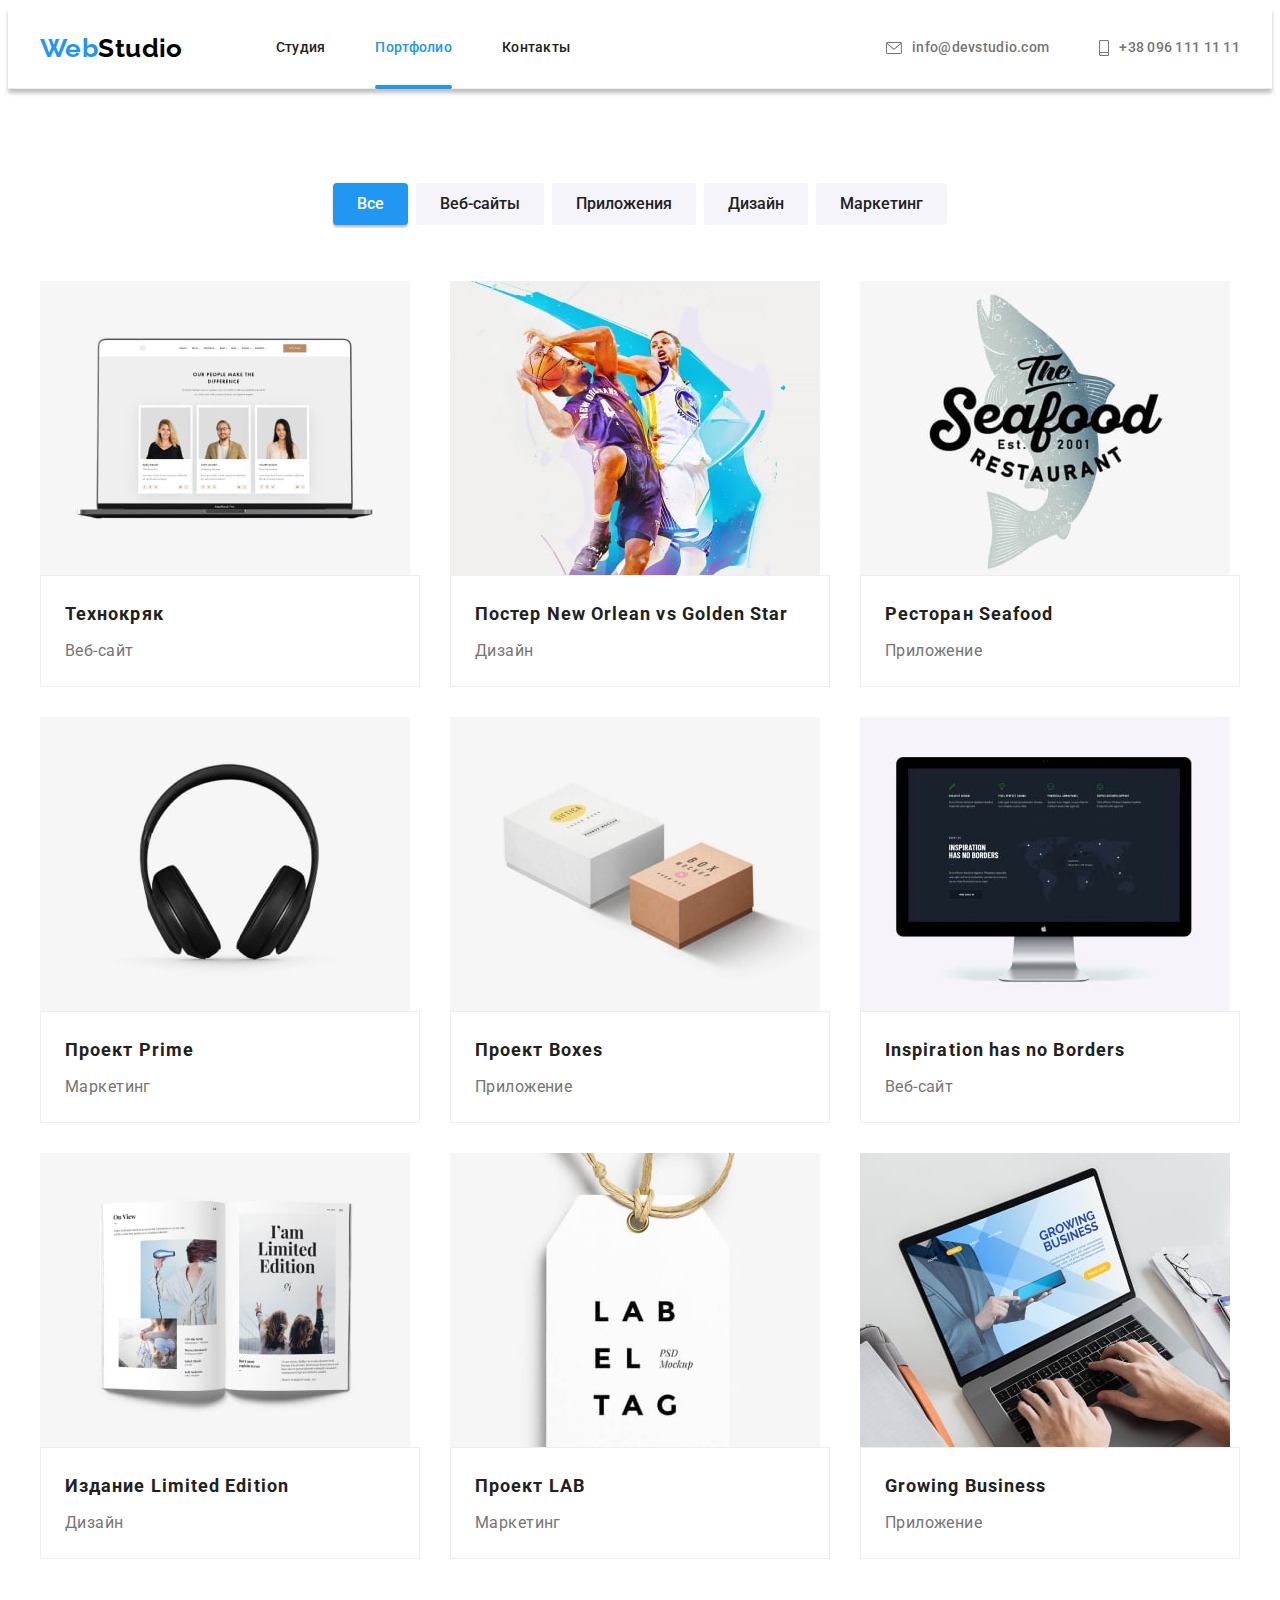
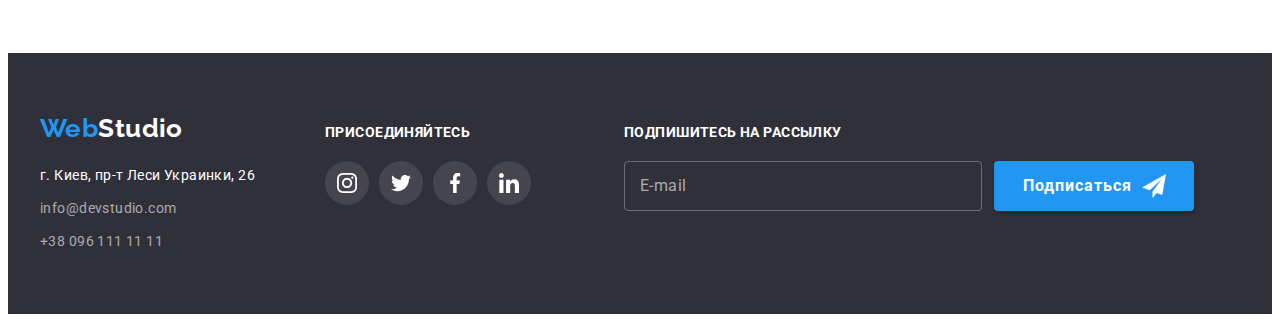
==== portfolio.html @ 979dc064 "ДЗ6" ====
<!DOCTYPE html>
<html lang="en">
<head>
    <meta charset="UTF-8">
    <meta http-equiv="X-UA-Compatible" content="IE=edge">
    <meta name="viewport" content="width=device-width, initial-scale=1.0">
    <title>Document</title>
    <link href="https://fonts.googleapis.com/css2?family=Raleway:wght@700&family=Roboto:wght@400;500;700;900&display=swap"
        rel="stylesheet">
        <link rel="stylesheet" href="https://cdnjs.cloudflare.com/ajax/libs/modern-normalize/1.1.0/modern-normalize.min.css"
            integrity="sha512-wpPYUAdjBVSE4KJnH1VR1HeZfpl1ub8YT/NKx4PuQ5NmX2tKuGu6U/JRp5y+Y8XG2tV+wKQpNHVUX03MfMFn9Q=="
            crossorigin="anonymous" referrerpolicy="no-referrer" />
    <link rel="stylesheet" href="./css/styles.css">
</head>
<body>
    <!-- Шапка сайта-->
<header class="border-line">
    <div class="container header-container">
        <nav class="nav-page header-container">
            <a href="" lang="en" class="logo link ">Web<span class="logo-header">Studio</span></a>
            <ul class="nav-list list header-list">
                <li class="header-item"><a href="./index.html" class="link header-link">Студия</a></li>
                <li class="header-item"><a href="./portfolio.html" class="link-active link header-link">Портфолио</a></li>
                <li class="header-item"><a href="" class="link header-link">Контакты</a></li>
            </ul>
        </nav>
    <ul class="contact-list list header-list">
        <li class="contact-item">
            <a href="mailto:info@devstudio.com" class="link header-link">
                <svg class="contact-icons" width="16px" height="12px">
                    <use href="./images/icons.svg#icon-mail"></use>
                </svg>
                info@devstudio.com</a>
        </li>
        <li class="contact-item">
            <a href="tel:+380961111111" class="link header-link">
                <svg class="contact-icons" width="10px" height="16px">
                    <use href="./images/icons.svg#icon-smartphone"></use>
                </svg>
                +38 096 111 11 11</a>
        </li>
    </ul>
    </div>
</header>
<main>
    <section class="section">
    <!-- Наши работы -->
    <h1 class="visually-hidden"> Наши работы </h1>
    <div class="container">
    <ul class="filter-list list">
        <li class="button-item"><button type="button" class="filter-btn active"> Все </button></li>
        <li class="button-item"><button type="button" class="filter-btn"> Веб-сайты </button></li>
        <li class="button-item"><button type="button" class="filter-btn"> Приложения </button></li>
        <li class="button-item"><button type="button" class="filter-btn"> Дизайн </button></li>
        <li class="button-item"><button type="button" class="filter-btn"> Маркетинг </button></li>
    </ul>
    <ul class="card-set list">
        <li class="portfolio-item">
        <a href="" target="_blank" rel="noopener noreferrer nofollow"
                class="portfolio-link link">
                <div class="portfolio-items-wrap">
            <img src="./images/img-portfolio-technocrack-min.jpg" alt="Технокряк" width="370" height="294">
            <p class="portfolio-img-text">Технокряк это современная площадка распространения коронавируса. Компании используют эту платформу для цифрового шпионажа и атак на защищённые сервера конкурентов.</p>
                </div>
        <div class="portfolio-border">
            <h2 class="portfolio-title">Технокряк</h2>
        <p class="portfolio-category">Веб-сайт</p>
        </div>
        </a>
        </li>
        <li class="portfolio-item">
            <a href="" target="_blank" rel="noopener noreferrer nofollow" class="portfolio-link link">
                <div class="portfolio-items-wrap">
                <img src="./images/img-portfolio-new-orlean-min.jpg" alt="Постер New Orlean vs Golden Star" width="370" height="294">
                <p class="portfolio-img-text">Lorem ipsum dolor sit amet, consectetur adipisicing elit. Possimus itaque eos adipisci eum iste a natus corrupti provident optio quas.</p>
                </div>

            <div class="portfolio-border">
                <h2 class="portfolio-title">Постер New Orlean vs Golden Star</h2>
                <p class="portfolio-category">Дизайн</p>
            </div>
        
        </a>
        </li>
        <li class="portfolio-item">
            <a href="" target="_blank" rel="noopener noreferrer nofollow" class="portfolio-link link">
                <div class="portfolio-items-wrap">
                <img src="./images/img-portfolio-seafood-min.jpg" alt="Ресторан Seafood" width="370" height="294">
                    <p class="portfolio-img-text">Lorem ipsum, dolor sit amet consectetur adipisicing elit. Dolores dolorum iste dolorem voluptatum id aliquid cumque temporibus excepturi ullam est!</p>
                </div>

                <div class="portfolio-border">
                <h2 class="portfolio-title">Ресторан Seafood</h2>
                <p class="portfolio-category">Приложение</p>
                </div>
        
        </a>
        </li>
        <li class="portfolio-item">
            <a href="" target="_blank" rel="noopener noreferrer nofollow" class="portfolio-link link">
                <div class="portfolio-items-wrap">
            <img src="./images/img-portfolio-prime-min.jpg" alt="Проект Prime" width="370" height="294">
                    <p class="portfolio-img-text">Lorem ipsum dolor sit amet consectetur adipisicing elit. Blanditiis et quam velit neque, suscipit totam ea! Reprehenderit nostrum ab facilis.</p>
                </div>

            <div class="portfolio-border">
        <h2 class="portfolio-title">Проект Prime</h2>
        <p class="portfolio-category">Маркетинг</p>
            </div>
        </a>
        </li>
        <li class="portfolio-item">
            <a href="" target="_blank" rel="noopener noreferrer nofollow" class="portfolio-link link">
                <div class="portfolio-items-wrap">
            <img src="./images/img-portfolio-boxes-min.jpg" alt="Проект Boxes" width="370" height="294">
                    <p class="portfolio-img-text">Lorem ipsum dolor sit amet consectetur, adipisicing elit. Corporis debitis veniam eveniet eligendi perspiciatis, earum quaerat autem expedita fugiat facere!</p>
                </div>
            <div class="portfolio-border">
        <h2 class="portfolio-title">Проект Boxes</h2>
        <p class="portfolio-category">Приложение</p>
            </div>
        </a>
        </li>
        <li class="portfolio-item">
            <a href="" target="_blank" rel="noopener noreferrer nofollow" class="portfolio-link link">
                <div class="portfolio-items-wrap">
            <img src="./images/img-portfolio-inspiration-min.jpg" alt="Inspiration has no Borders" width="370" height="294">
                    <p class="portfolio-img-text">Lorem, ipsum dolor sit amet consectetur adipisicing elit. A obcaecati reiciendis quaerat architecto, sit sunt corrupti nostrum ad. Sapiente, non?</p>
                </div>
            <div class="portfolio-border">
            <h2 class="portfolio-title">Inspiration has no Borders</h2>
            <p class="portfolio-category">Веб-сайт</p>
            </div>
        </a>
        </li>
        <li class="portfolio-item">
            <a href="" target="_blank" rel="noopener noreferrer nofollow" class="portfolio-link link">
                <div class="portfolio-items-wrap">
            <img src="./images/img-portfolio-limited-edition-min.jpg" alt="Издание Limited Edition" width="370" height="294">
                    <p class="portfolio-img-text">Lorem ipsum dolor sit amet consectetur, adipisicing elit. Minima, voluptatum placeat? Mollitia in libero nemo blanditiis quos suscipit deleniti temporibus.</p>
                </div>
            <div class="portfolio-border">
        <h2 class="portfolio-title">Издание Limited Edition</h2>
        <p class="portfolio-category">Дизайн</p>    
            </div>
        </a>
        </li>
        <li class="portfolio-item">
            <a href="" target="_blank" rel="noopener noreferrer nofollow" class="portfolio-link link">
                <div class="portfolio-items-wrap">
                    <img src="./images/img-portfolio-lab-min.jpg" alt="Проект LAB" width="370" height="294">
                    <p class="portfolio-img-text">Lorem ipsum, dolor sit amet consectetur adipisicing elit. Vitae optio soluta suscipit ad eos ipsam minus accusamus nesciunt sit tempore?</p>
                </div>
            <div class="portfolio-border">
        <h2 class="portfolio-title">Проект LAB</h2>
        <p class="portfolio-category">Маркетинг</p>                
            </div>
        </a>
        </li>
        <li class="portfolio-item">
            <a href="" target="_blank" rel="noopener noreferrer nofollow" class="portfolio-link link">
                <div class="portfolio-items-wrap">
            <img src="./images/img-portfolio-growing-business-min.jpg" alt="Growing Business" width="370" height="294">
                    <p class="portfolio-img-text">Lorem ipsum dolor sit amet consectetur, adipisicing elit. Voluptatem facere et odit ipsa praesentium? Eius illum consequuntur asperiores temporibus pariatur.</p>
                </div>
            <div class="portfolio-border">
        <h2 class="portfolio-title">Growing Business</h2>
        <p class="portfolio-category">Приложение</p>                
            </div>
        </a>
        </li>
    </ul>
    </div>
</section>
</main>
    <!-- Футер -->
    <footer class="basement basement-section">
<div class="container basement-container">
<div class="basement-contacts">
    <a href="" lang="en" class="logo link">Web<span class="logo-footer">Studio</span></a>
    <address class="basement-address">
        <ul class="basement-list list">
            <li class="basement-items"><a href="https://goo.gl/maps/84MK3g47taFm8UyFA" target="_blank"
                    rel="noopener noreferrer nofollow" class="basement-link link white"> г. Киев, пр-т Леси
                    Украинки, 26 </a></li>
            <li class="basement-items"><a href="mailto:info@devstudio.com"
                    class="basement-link link">info@devstudio.com</a></li>
            <li class="basement-items"><a href="tel:+380961111111" class="basement-link link">+38 096 111 11
                    11</a></li>
        </ul>
    </address>
</div>
<div class="basement-join-section">
    <h2 class="basement-social-title">присоединяйтесь</h2>
    <ul class="social-list list">
        <li class="social-item">
            <a href="" target="_blank" rel="noopener noreferrer nofollow" class="social-link link">
                <svg class="social-icon" width="20" height="20">
                    <use href="images/icons.svg#icon-instagram"></use>
                </svg>
            </a>
        </li>
        <li class="social-item">
            <a href="" target="_blank" rel="noopener noreferrer nofollow" class="social-link link">
                <svg class="social-icon" width="20" height="20">
                    <use href="images/icons.svg#icon-twitter"></use>
                </svg>
            </a>
        </li>
        <li class="social-item">
            <a href="" target="_blank" rel="noopener noreferrer nofollow" class="social-link link">
                <svg class="social-icon" width="20" height="20">
                    <use href="images/icons.svg#icon-facebook"></use>
                </svg>
            </a>
        </li>
        <li class="social-item">
            <a href="" target="_blank" rel="noopener noreferrer nofollow" class="social-link link">
                <svg class="social-icon" width="20" height="20">
                    <use href="images/icons.svg#icon-linkedin"></use>
                </svg>
            </a>
        </li>
    </ul>
</div>
<div class="basement-subscribe-section">
    <h2 class="basement-social-title">Подпишитесь на рассылку</h2>
    <div class="subscribe-section">
        <form class="subscribe-form">
            <label class="subscribe-label" for="subscribe-input "></label>
            <span class="subscribe-wrap">
                <input type="email" class="subscribe-input" id="form-input" name="mail">
                <span class="form-label">E-mail</span>
            </span>
        </form>
        <button tupe="button" class="hero-btn basement-btn">
            <span class="subscribe">Подписаться</span>
            <svg class="subscribe-icon" width="24px" height="24px">
                <use href="images/icons.svg#icon-icon-send"></use>
            </svg>
        </button>
    </div>
</div>
        </div>
    </footer>
</body>
</html>
---- css/styles.css ----
/* цвета страницы
акцент #2196F3
черный #000000
белый #FFFFFF
заголовки #212121
основной цвет текста #757575
*/
:root {
  --accent-color: #2196f3;
  --logo-color: #000000;
  --title-text-color: #212121;
  --primary-text-color: #757575;
  --hero-white-color: #ffffff;
  --background-color-style: #2f303a;
  --btn-background-color: #f5f4fa;
  --icons-main-color: #afb1b8;
  --duration: 250ms;
  --timing-function: cubic-bezier(0.4, 0, 0.2, 1);
}
/* ----------reset------------ */
h1,
h2,
h3,
h4,
h5,
h6,
p {
  margin: 0;
}
ul {
  margin: 0;
  padding-left: 0;
}

/* ---------------------------- */

body {
  color: var(--primary-text-color);
  font-family: "Roboto", sans-serif;
  font-size: 14px;
  line-height: 1.71;
  letter-spacing: 0.03em;
}
.link {
  text-decoration: none;
  color: inherit;
}
.list {
  list-style: none;
}
img {
  display: block;
  max-width: 100%;
}
/* ---------container------------ */
.container {
  width: 1200px;
  padding-left: 15px;
  padding-right: 15px;
  margin: 0 auto;
}
.header-container {
  display: flex;
  align-items: center;
}
.border-line {
  border-bottom: 1px solid #ececec;
  box-shadow: 0px 4px 4px rgba(0, 0, 0, 0.25);
}
.header-list {
  display: flex;
  margin-left: auto;
}
.header-item:not(:last-child),
.contact-item:not(:last-child) {
  margin-right: 50px;
}
.section {
  padding-top: 94px;
  padding-bottom: 94px;
}

/* ------LOGO-------- */
.logo {
  display: block;
  color: var(--accent-color);
  font-family: "Raleway", sans-serif;
  font-weight: 700;
  font-size: 26px;
  line-height: 1.19;
}
.nav-page .logo {
  margin-right: 93px;
}
.logo-header {
  color: var(--logo-color);
}
.logo-footer {
  color: var(--hero-white-color);
}
/* --------HEADER-LINKS----------- */

.nav-list {
  color: var(--title-text-color);
}
.header-link {
  display: flex;
  align-items: center;
  padding-top: 32px;
  padding-bottom: 32px;
  font-weight: 500;
  line-height: 1.14;
  letter-spacing: 0.02em;
  transition: color var(--duration) var(--timing-function);
}
.header-link:hover,
.header-link:focus,
.link-active {
  color: var(--accent-color);
}
.contact-item {
  display: flex;
  align-items: center;
}
.contact-icons {
  margin-right: 10px;
  fill: currentColor;
}
.link-active::after {
  content: "";
  width: 100%;
  height: 4px;
  background-color: var(--accent-color);
  border-radius: 2px;
  position: absolute;
  left: 0;
  bottom: -1px;
}
.link-active {
  position: relative;
}
/* ---------HERO----------- */
.hero {
  background-color: var(--background-color-style);
  background-image: linear-gradient(
      rgba(47, 48, 58, 0.4),
      rgba(47, 48, 58, 0.4)
    ),
    url(../images/hero-bg.jpg);
  background-repeat: no-repeat;
  background-position: center;
  background-size: cover, auto;
  /* max-width: 1600px;
  margin: 0 auto; */
  text-align: center;
  padding-top: 200px;
  padding-bottom: 200px;
}
.hero-container {
  display: block;
  max-width: 696px;
  margin-right: auto;
  margin-left: auto;
  margin-bottom: 30px;
}
.hero-title {
  color: var(--hero-white-color);
  font-weight: 900;
  font-size: 44px;
  line-height: 1.36;
  letter-spacing: 0.06em;
  text-transform: uppercase;
}
.hero-btn {
  font-family: inherit;
  color: var(--hero-white-color);
  background-color: var(--accent-color);
  font-weight: 700;
  font-size: 16px;
  line-height: 1.87;
  align-items: center;
  letter-spacing: 0.06em;
  cursor: pointer;
  border: none;
  box-shadow: 0px 4px 4px rgba(0, 0, 0, 0.15);
  border-radius: 4px;
  padding: 10px 32px;
  transition: background-color var(--duration) var(--timing-function);
}
.hero-btn:hover,
.hero-btn:focus {
  background-color: #188ce8;
}
/* ------------BENEFITS---------- */
.visually-hidden {
  position: absolute;
  width: 1px;
  height: 1px;
  margin: -1px;
  padding: 0;
  overflow: hidden;
  border: 0;
  clip: rect(0 0 0 0);
}
.card-set {
  display: flex;
  flex-wrap: wrap;
  margin-left: -30px;
  margin-top: -30px;
}

.benefits-title {
  margin-bottom: 10px;
  color: var(--title-text-color);
  font-weight: 700;
  font-size: 14px;
  line-height: 1.14;
  text-transform: uppercase;
}
.benefits-items {
  width: calc(100% / 4 - 30px);
  margin-left: 30px;
  margin-top: 30px;
}
.benefits-box {
  background-color: #f5f4fa;
  display: flex;
  align-items: center;
  justify-content: center;
  margin-bottom: 30px;
  padding: 25px 100px;
  border-radius: 4px;
}

/* ---------TEAM---------- */
.section-title {
  margin-bottom: 50px;
  color: var(--title-text-color);
  font-weight: 700;
  font-size: 36px;
  line-height: 1.17;
  text-align: center;
}
.team {
  background-color: #f5f4fa;
}
.team-position,
.team-name {
  font-size: 16px;
  line-height: 1.19;
  text-align: center;
}
.team-name {
  margin-bottom: 10px;
  color: var(--title-text-color);
  font-weight: 500;
}
.team-position {
  margin-bottom: 16px;
}
.team-box {
  padding: 30px 24px;
}
.social-list {
  display: flex;
  justify-content: center;
}
.social-link {
  width: 44px;
  height: 44px;
  border-radius: 50%;
  display: flex;
  justify-content: center;
  align-items: center;
  transition: background-color var(--duration) var(--timing-function),
    color var(--duration) var(--timing-function);
}
.team .social-link {
  background-color: #ffffff;
  color: var(--icons-main-color);
}
.social-icon {
  fill: currentColor;
}
.social-item + .social-item {
  margin-left: 10px;
}
/* ---------WORK---------- */
.work {
  padding-top: 0px;
}
.work-list {
  display: flex;
  flex-wrap: wrap;
  margin-right: -30px;
}
.work-items {
  width: calc(100% / 3 - 30px);
  margin-left: 30px;
  margin-top: 30px;
}
.work-items-wrap {
  position: relative;
  overflow: hidden;
}
.work-img-text {
  position: absolute;
  bottom: 0;
  left: 0;
  background-color: rgba(47, 48, 58, 0.8);
  color: var(--hero-white-color);
  font-weight: 700;
  font-size: 14px;
  line-height: 1.14;
  text-align: center;
  text-transform: uppercase;
  width: 100%;
  padding: 27px 27px;
}

/* ----------TEAM------------ */
.team-list {
  display: flex;
  flex-wrap: wrap;
  margin-right: -30px;
}
.team-item {
  width: calc(100% / 4 - 30px);
  margin-left: 30px;
  margin-top: 30px;
  background-color: #ffffff;
  box-shadow: 0px 1px 3px rgba(0, 0, 0, 0.12), 0px 1px 1px rgba(0, 0, 0, 0.14),
    0px 2px 1px rgba(0, 0, 0, 0.2);
  border-radius: 0px 0px 4px 4px;
}

/* --------------CLIENTS------------ */
.clients-link {
  width: 170px;
  height: 92px;
  border: 1px solid #afb1b8;
  box-sizing: border-box;
  border-radius: 4px;
  display: flex;
  justify-content: center;
  align-items: center;
  color: var(--icons-main-color);
  transition: color var(--duration) var(--timing-function),
    border-color var(--duration) var(--timing-function);
}
.clients-items {
  width: calc(100% / 6 - 30px);
  margin-left: 30px;
  margin-top: 30px;
}
.clients-icons {
  fill: currentColor;
}
.clients-link:hover,
.clients-link:focus {
  color: var(--accent-color);
  border-color: var(--accent-color);
}
/* --------------BASEMENT----------- */

.basement-address {
  font-style: normal;
}
.basement-link {
  color: rgba(255, 255, 255, 0.6);
  transition: color var(--duration) var(--timing-function);
}
.basement-link.white {
  color: var(--hero-white-color);
}
.basement-link:hover,
.basement-link:focus {
  color: var(--accent-color);
}
.basement-section {
  padding-bottom: 60px;
  padding-top: 60px;
  background-color: var(--background-color-style);
}
.basement .logo {
  margin-bottom: 20px;
}
.basement-items:not(:last-child) {
  margin-bottom: 9px;
}
.basement-container {
  display: flex;
  align-items: baseline;
}
.basement-contacts {
  margin-right: 70px;
}
.basement-social-title {
  font-size: 14px;
  line-height: 1.14;
  letter-spacing: 0.03em;
  text-transform: uppercase;
  margin-bottom: 20px;
  color: var(--hero-white-color);
}

.basement .social-link {
  background-color: rgba(255, 255, 255, 0.1);
  color: var(--hero-white-color);
}

.social-link:hover,
.social-link:focus {
  background-color: var(--accent-color);
  color: var(--hero-white-color);
}

.basement .social-list {
  margin-right: 93px;
}
.subscribe-section {
  display: flex;
}
.subscribe-input {
  width: 358px;
  height: 50px;
  padding: 15px 16px;
  border: 1px solid rgba(255, 255, 255, 0.3);
  box-sizing: border-box;
  border-radius: 4px;
  background-color: transparent;
  margin-right: 12px;
}
.subscribe-wrap {
  position: relative;
}
.form-label {
  position: absolute;
  left: 16px;
  top: 50%;
  transform: translateY(-50%);
  color: rgba(255, 255, 255, 0.6);
  font-size: 16px;
  line-height: 1.25;
}
.basement-btn {
  position: relative;
  width: 200px;
  padding: 10px 29px;
  text-align: left;
}
.subscribe-icon {
  position: absolute;
  right: 28px;
  top: 50%;
  transform: translateY(-50%);
}

/* ---------MODAL-WINDOW---------- */
.backdrop {
  position: fixed;
  top: 0;
  width: 100vw;
  height: 100vh;
  background-color: rgba(0, 0, 0, 0.2);
  transition: opacity var(--duration) var(--timing-function),
    visibility var(--duration) var(--timing-function);
}
.modal {
  width: 528px;
  min-height: 581px;
  background-color: #ffffff;
  box-shadow: 0px 1px 3px rgba(0, 0, 0, 0.12), 0px 1px 1px rgba(0, 0, 0, 0.14),
    0px 2px 1px rgba(0, 0, 0, 0.2);
  border-radius: 4px;
  position: absolute;
  top: 50%;
  left: 50%;
  transform: translate(-50%, -50%) scale(1.1);
  transition: transform var(--duration) var(--timing-function);
  padding: 40px;
}
.is-hidden {
  opacity: 0;
  pointer-events: none;
  visibility: hidden;
}
.backdrop.is-hidden .modal {
  transform: translate(-50%, -50%) scale(0.7);
}
.modal-close {
  position: absolute;
  top: 8px;
  right: 8px;
  display: flex;
  align-items: center;
  justify-content: center;
  width: 30px;
  height: 30px;
  border-radius: 50%;
  border: 1px solid rgba(0, 0, 0, 0.1);
  background-color: transparent;
  cursor: pointer;
}
.modal-close:focus .modal-icon,
.modal-close:hover .modal-icon {
  fill: var(--accent-color);
}
.modal-title {
  font-weight: 700;
  font-size: 20px;
  line-height: 1.15;
  text-align: center;
  margin-bottom: 12px;
  color: var(--title-text-color);
}

.form-input {
  width: 100%;
  height: 40px;
  border: 1px solid rgba(33, 33, 33, 0.2);
  border-radius: 4px;
  padding: 12px 42px;
  outline: none;
  transition: border-color var(--duration) var(--timing-function);
}
.form-input:focus {
  border-color: var(--accent-color);
}
.form-input:focus + .input-icon {
  fill: var(--accent-color);
}
.modal-comment {
  width: 100%;
  height: 120px;
  resize: none;
  padding: 12px 16px;
  margin-bottom: 20px;
  border: 1px solid rgba(33, 33, 33, 0.2);
  border-radius: 4px;
  outline: none;
  transition: border-color var(--duration) var(--timing-function);
}
.modal-comment:focus {
  border-color: var(--accent-color);
}
.input-wrap {
  position: relative;
  margin-bottom: 10px;
}
.input-icon {
  position: absolute;
  left: 12px;
  top: 6px;
  transform: translateY(-50%);
  transition: fill var(--duration) var(--timing-function);
}
.modal-label,
.modal-comment::placeholder {
  font-size: 12px;
  line-height: 1.17;
  letter-spacing: 0.01em;
  color: rgba(117, 117, 117, 0.5);
}
.modal-label {
  color: var(--primary-text-color);
}
.check-text {
  font-size: 14px;
  line-height: 1.71;
  color: var(--primary-text-color);
  padding-left: 14px;
  display: flex;
  align-items: center;
}
.policy-wrap {
  margin-bottom: 30px;
}
.licensing-policy {
  color: var(--accent-color);
}
.modal-form .hero-btn {
  display: block;
  margin-right: auto;
  margin-left: auto;
}
.check-text span {
  width: 16px;
  height: 15px;
  border-radius: 2px;
  border: 2px solid #212121;
  margin-right: 7px;
  display: flex;
  align-items: center;
  justify-content: center;
}

.policy-checkbox:checked + .check-text span {
  background-color: var(--accent-color);
  border: none;
}
/* ---------------FILTER-PORTFOLIO---------- */
.filter-btn {
  border-radius: 4px;
  border-color: transparent;
  padding: 6px 22px;
  font-family: inherit;
  color: var(--title-text-color);
  background-color: var(--btn-background-color);
  font-weight: 500;
  font-size: 16px;
  line-height: 1.63;
  cursor: pointer;
  transition: background-color var(--duration) var(--timing-function),
    color var(--duration) var(--timing-function),
    box-shadow var(--duration) var(--timing-function);
}
.filter-btn:focus,
.filter-btn:hover,
.active {
  color: var(--hero-white-color);
  background-color: var(--accent-color);
  box-shadow: 0px 3px 1px rgba(0, 0, 0, 0.1), 0px 1px 2px rgba(0, 0, 0, 0.08),
    0px 2px 2px rgba(0, 0, 0, 0.12);
}
.filter-list {
  margin-bottom: 56px;
  display: flex;
  justify-content: center;
}
.button-item:not(:last-child) {
  margin-right: 8px;
}
.portfolio-item {
  width: calc(100% / 3 - 30px);
  margin-left: 30px;
  margin-top: 30px;
}
.portfolio-border {
  border: 1px solid #eeeeee;
  padding: 20px 24px;
}

.portfolio-title {
  color: var(--title-text-color);
  font-weight: 700;
  font-size: 18px;
  line-height: 2;
  letter-spacing: 0.06em;
  margin-bottom: 4px;
}
.portfolio-category {
  font-size: 16px;
  line-height: 1.88;
}
.portfolio-link {
  display: flex;
  flex-direction: column;
  transition: box-shadow var(--duration) var(--timing-function);
}
.portfolio-link:hover,
.portfolio-link:focus {
  box-shadow: 0px 1px 1px rgba(0, 0, 0, 0.12), 0px 4px 4px rgba(0, 0, 0, 0.06),
    1px 4px 6px rgba(0, 0, 0, 0.16);
}
.portfolio-items-wrap {
  position: relative;
  overflow: hidden;
}
.portfolio-img-text {
  position: absolute;
  bottom: 0;
  left: 0;
  background-color: rgba(33, 150, 243, 0.9);
  color: var(--hero-white-color);
  font-size: 18px;
  line-height: 1.56;
  width: 100%;
  height: 100%;
  padding: 63px 24px;
  overflow: hidden;
  transform: translateY(100%);
  transition: transform var(--duration) var(--timing-function);
}
.portfolio-link:hover .portfolio-img-text,
.portfolio-link:focus .portfolio-img-text {
  transform: translateY(0);
}
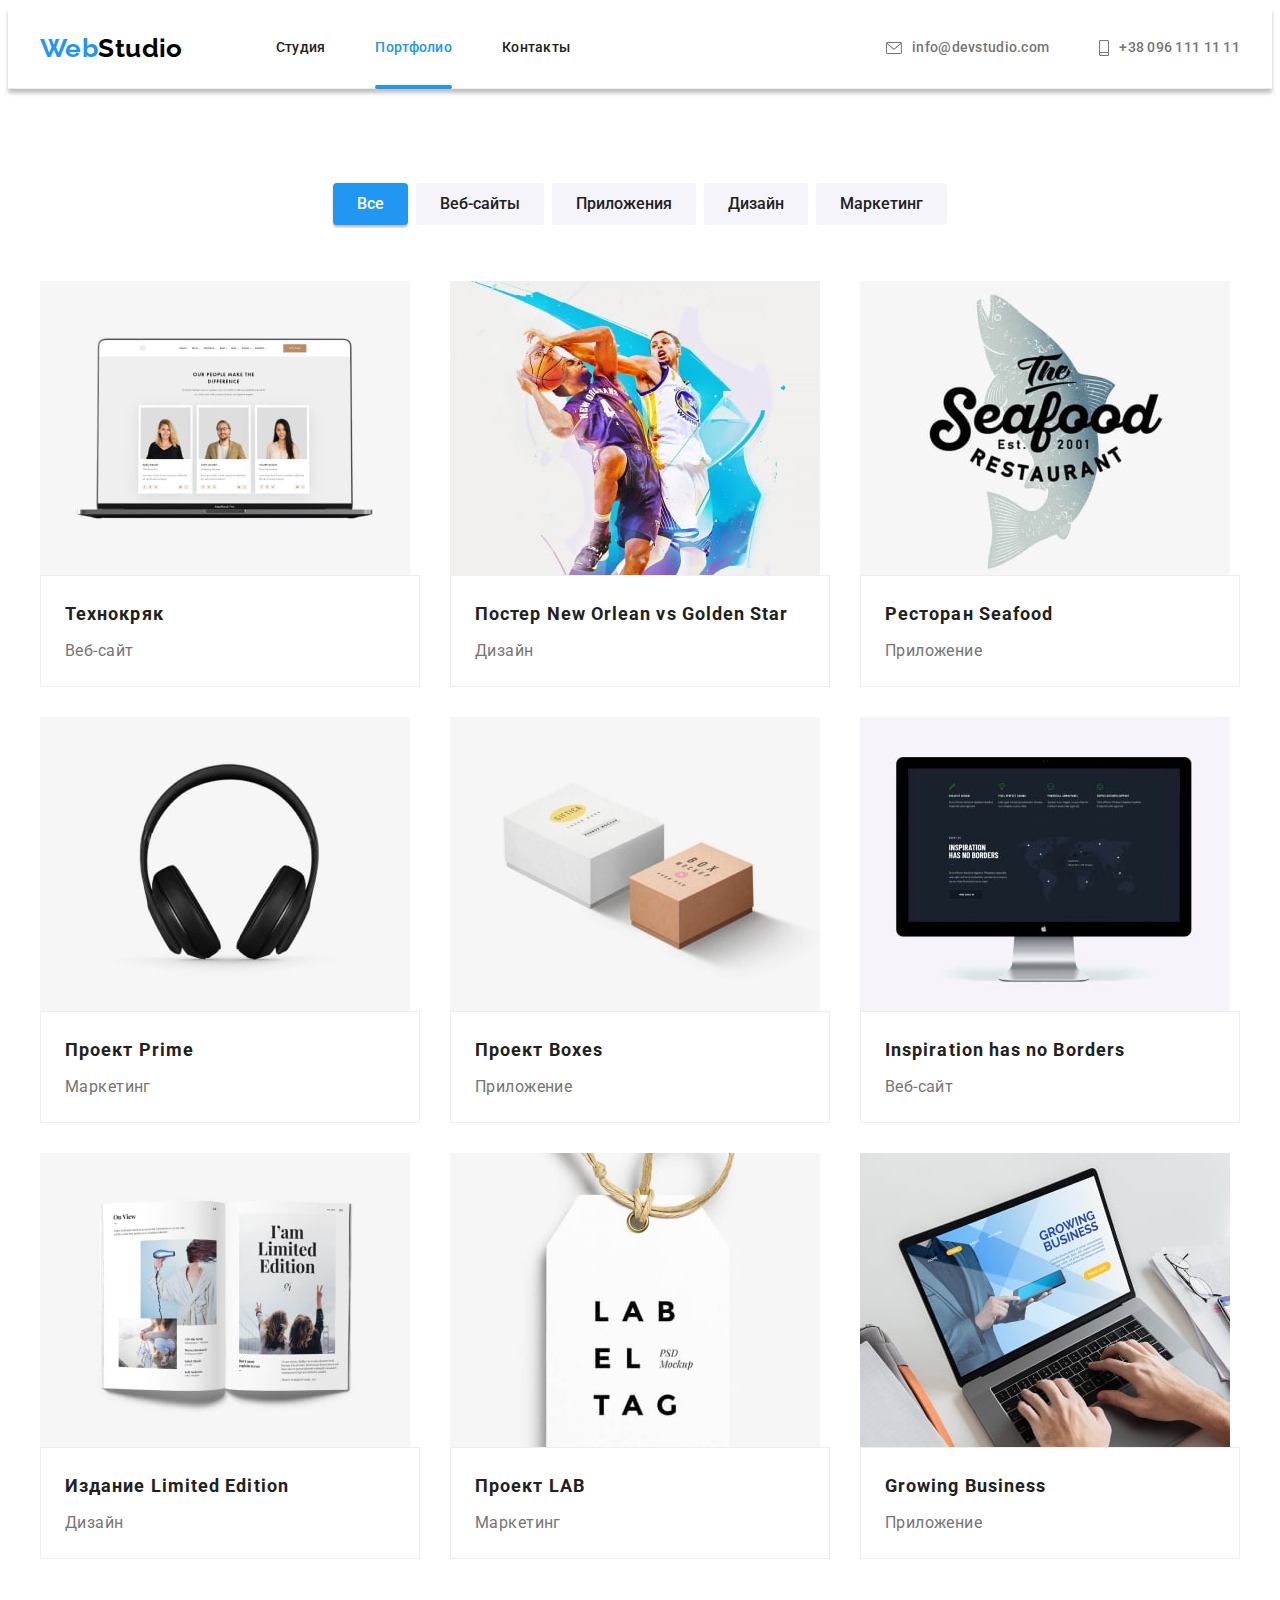
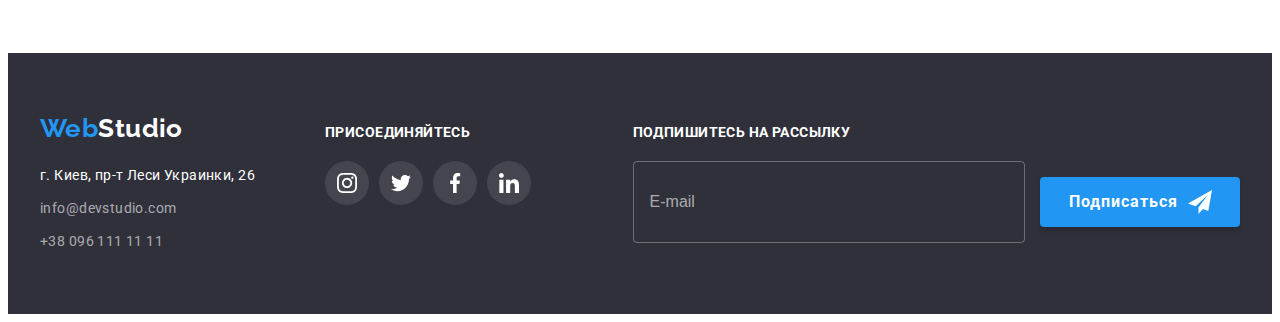
==== commit 6961b604: "Правки по ДЗ" ====
--- a/portfolio.html
+++ b/portfolio.html
@@ -176,7 +176,7 @@
     <!-- Футер -->
     <footer class="basement basement-section">
 <div class="container basement-container">
-<div class="basement-contacts">
+<div class="basement-wrapper">
     <a href="" lang="en" class="logo link">Web<span class="logo-footer">Studio</span></a>
     <address class="basement-address">
         <ul class="basement-list list">
@@ -190,7 +190,7 @@
         </ul>
     </address>
 </div>
-<div class="basement-join-section">
+<div class="basement-wrapper">
     <h2 class="basement-social-title">присоединяйтесь</h2>
     <ul class="social-list list">
         <li class="social-item">
@@ -223,23 +223,17 @@
         </li>
     </ul>
 </div>
-<div class="basement-subscribe-section">
+<div class="basement-wrapper">
     <h2 class="basement-social-title">Подпишитесь на рассылку</h2>
-    <div class="subscribe-section">
         <form class="subscribe-form">
-            <label class="subscribe-label" for="subscribe-input "></label>
-            <span class="subscribe-wrap">
-                <input type="email" class="subscribe-input" id="form-input" name="mail">
-                <span class="form-label">E-mail</span>
-            </span>
-        </form>
-        <button tupe="button" class="hero-btn basement-btn">
+                <input type="email" class="subscribe-input" id="form-input" name="mail" placeholder="E-mail">
+        <button type="submit" class="hero-btn basement-btn">
             <span class="subscribe">Подписаться</span>
             <svg class="subscribe-icon" width="24px" height="24px">
                 <use href="images/icons.svg#icon-icon-send"></use>
             </svg>
         </button>
-    </div>
+        </form>
 </div>
         </div>
     </footer>
--- a/css/styles.css
+++ b/css/styles.css
@@ -36,7 +36,7 @@
 
 body {
   color: var(--primary-text-color);
-  font-family: "Roboto", sans-serif;
+  font-family: 'Roboto', sans-serif;
   font-size: 14px;
   line-height: 1.71;
   letter-spacing: 0.03em;
@@ -84,7 +84,7 @@
 .logo {
   display: block;
   color: var(--accent-color);
-  font-family: "Raleway", sans-serif;
+  font-family: 'Raleway', sans-serif;
   font-weight: 700;
   font-size: 26px;
   line-height: 1.19;
@@ -127,7 +127,7 @@
   fill: currentColor;
 }
 .link-active::after {
-  content: "";
+  content: '';
   width: 100%;
   height: 4px;
   background-color: var(--accent-color);
@@ -392,8 +392,11 @@
   display: flex;
   align-items: baseline;
 }
-.basement-contacts {
+.basement-wrapper:not(:last-child) {
   margin-right: 70px;
+}
+.basement-wrapper:last-child {
+  margin-left: auto;
 }
 .basement-social-title {
   font-size: 14px;
@@ -415,33 +418,28 @@
   color: var(--hero-white-color);
 }
 
-.basement .social-list {
-  margin-right: 93px;
-}
-.subscribe-section {
-  display: flex;
-}
 .subscribe-input {
   width: 358px;
   height: 50px;
   padding: 15px 16px;
   border: 1px solid rgba(255, 255, 255, 0.3);
-  box-sizing: border-box;
+  /* box-sizing: border-box; */
   border-radius: 4px;
   background-color: transparent;
+  color: var(--hero-white-color);
   margin-right: 12px;
-}
-.subscribe-wrap {
-  position: relative;
-}
-.form-label {
-  position: absolute;
-  left: 16px;
-  top: 50%;
-  transform: translateY(-50%);
+  outline: none;
+  transition: border-color var(--duration) var(--timing-function);
+}
+
+.subscribe-input::placeholder {
   color: rgba(255, 255, 255, 0.6);
   font-size: 16px;
   line-height: 1.25;
+}
+.subscribe-input:focus,
+.subscribe-input:hover {
+  border-color: var(--accent-color);
 }
 .basement-btn {
   position: relative;
@@ -524,10 +522,12 @@
   outline: none;
   transition: border-color var(--duration) var(--timing-function);
 }
-.form-input:focus {
+.form-input:focus,
+.form-input:hover {
   border-color: var(--accent-color);
 }
-.form-input:focus + .input-icon {
+.form-input:focus + .input-icon,
+.form-input:hover + .input-icon {
   fill: var(--accent-color);
 }
 .modal-comment {
@@ -535,23 +535,26 @@
   height: 120px;
   resize: none;
   padding: 12px 16px;
-  margin-bottom: 20px;
   border: 1px solid rgba(33, 33, 33, 0.2);
   border-radius: 4px;
   outline: none;
   transition: border-color var(--duration) var(--timing-function);
 }
-.modal-comment:focus {
+.modal-comment:focus,
+.modal-comment:hover {
   border-color: var(--accent-color);
 }
+/* .modal-form {
+  display: flex;
+  flex-direction: column;
+} */
 .input-wrap {
   position: relative;
-  margin-bottom: 10px;
 }
 .input-icon {
   position: absolute;
   left: 12px;
-  top: 6px;
+  top: 50%;
   transform: translateY(-50%);
   transition: fill var(--duration) var(--timing-function);
 }
@@ -563,15 +566,26 @@
   color: rgba(117, 117, 117, 0.5);
 }
 .modal-label {
+  display: flex;
+  flex-direction: column;
   color: var(--primary-text-color);
+}
+.modal-label:not(:last-child) {
+  margin-bottom: 10px;
+}
+.modal-form-wrapper {
+  margin-bottom: 20px;
+}
+.modal-label-text {
+  margin-bottom: 4px;
 }
 .check-text {
   font-size: 14px;
   line-height: 1.71;
   color: var(--primary-text-color);
-  padding-left: 14px;
-  display: flex;
-  align-items: center;
+  display: flex;
+  align-items: center;
+  justify-content: center;
 }
 .policy-wrap {
   margin-bottom: 30px;
@@ -593,11 +607,16 @@
   display: flex;
   align-items: center;
   justify-content: center;
+  cursor: pointer;
 }
 
 .policy-checkbox:checked + .check-text span {
   background-color: var(--accent-color);
   border: none;
+}
+.policy-checkbox:hover + .check-text span,
+.policy-checkbox:focus + .check-text span {
+  border-color: var(--accent-color);
 }
 /* ---------------FILTER-PORTFOLIO---------- */
 .filter-btn {
